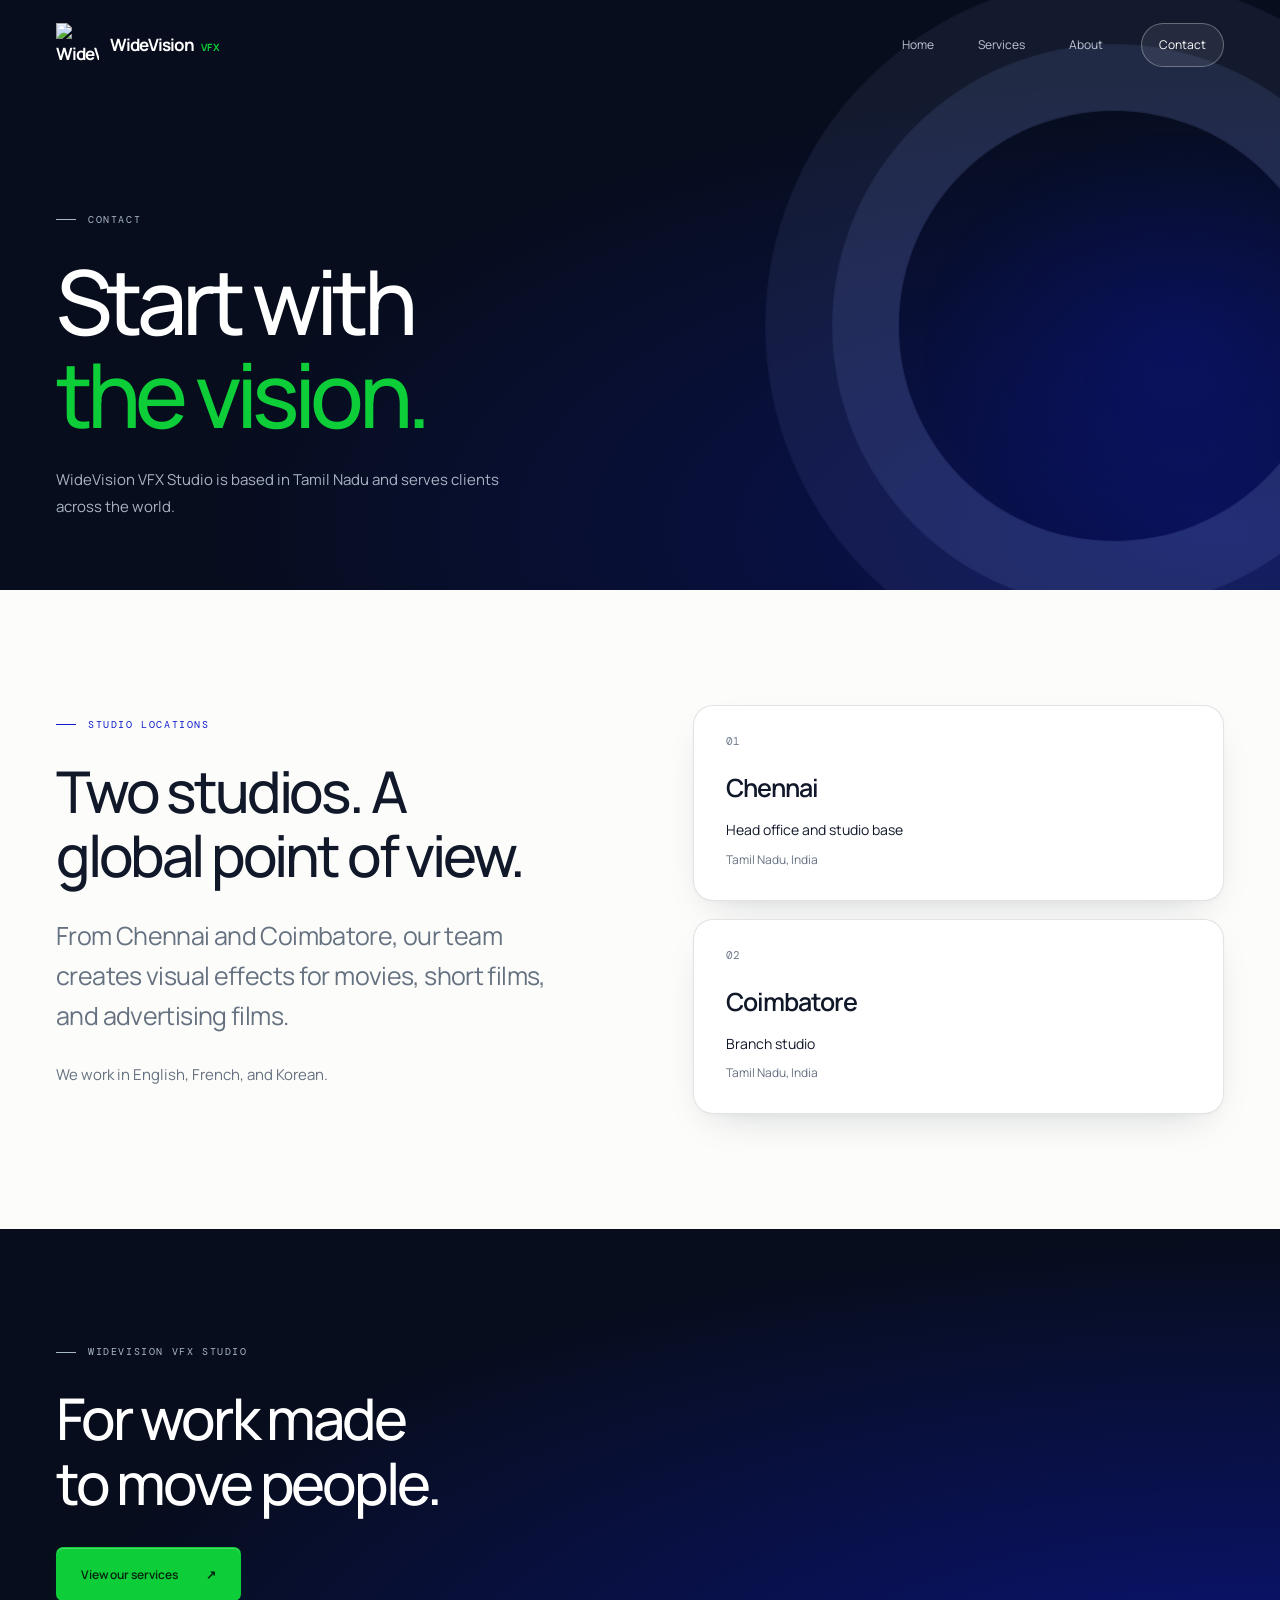
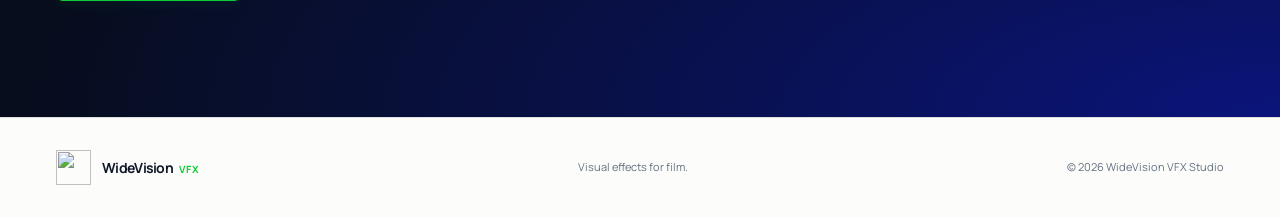
==== contact.html @ a84ac085 "Polish studio design, motion, accessibility, and static site infrastructure" ====
<!doctype html>
<html lang="en">
<head>
<meta charset="UTF-8">
<meta name="viewport" content="width=device-width, initial-scale=1">
<meta name="description" content="Connect with WideVision VFX Studio in Chennai and Coimbatore, Tamil Nadu.">
<title>Contact | WideVision VFX Studio</title>
<link rel="preconnect" href="https://fonts.googleapis.com">
<link rel="preconnect" href="https://fonts.gstatic.com" crossorigin>
<link href="https://fonts.googleapis.com/css2?family=DM+Mono:wght@400;500&family=Manrope:wght@400;500;600;700;800&display=swap" rel="stylesheet">
<link rel="stylesheet" href="style.css">
<meta name="theme-color" content="#070d1c">
<link rel="icon" href="logo.png" type="image/png">
</head>
<body>
<a class="skip-link" href="#main-content">Skip to content</a>
<header class="site-header">
<div class="shell header-container">
<a class="brand" href="index.html" aria-label="WideVision VFX Studio home">
<img src="logo.png" alt="WideVision VFX Studio" class="site-logo" width="56" height="56">
<span>WideVision <b>VFX</b>
</span>
</a>
<button class="nav-toggle" type="button" aria-expanded="false" aria-controls="primary-navigation">
<span>
</span>
<span>
</span>
<span>
</span>
<span class="sr-only">Toggle navigation</span>
</button>
<nav class="nav-menu" id="primary-navigation" aria-label="Primary navigation">
<a href="index.html">Home</a>
<a href="services.html">Services</a>
<a href="about.html">About</a>
<a href="contact.html" aria-current="page">Contact</a>
</nav>
</div>
</header>
<main id="main-content">
<section class="page-hero contact-page-hero">
<div class="shell reveal">
<p class="eyebrow light">Contact</p>
<h1>Start with<br>
<em>the vision.</em>
</h1>
<p>WideVision VFX Studio is based in Tamil Nadu and serves clients across the world.</p>
</div>
</section>
<section class="section shell contact-grid">
<div class="contact-intro reveal">
<p class="eyebrow">Studio locations</p>
<h2>Two studios. A global point of view.</h2>
<p class="lead">From Chennai and Coimbatore, our team creates visual effects for movies, short films, and advertising films.</p>
<p>We work in English, French, and Korean.</p>
</div>
<div class="studio-list">
<article class="studio-card reveal">
<span>01</span>
<h3>Chennai</h3>
<p>Head office and studio base</p>
<small>Tamil Nadu, India</small>
</article>
<article class="studio-card reveal">
<span>02</span>
<h3>Coimbatore</h3>
<p>Branch studio</p>
<small>Tamil Nadu, India</small>
</article>
</div>
</section>
<section class="contact-banner">
<div class="shell reveal">
<p class="eyebrow light">WideVision VFX Studio</p>
<h2>For work made<br>to move people.</h2>
<a class="button button-primary" href="services.html">View our services <span aria-hidden="true">↗</span>
</a>
</div>
</section>
</main>
<footer class="site-footer">
<div class="shell footer-content">
<a class="brand" href="index.html">
<img src="logo.png" alt="" class="site-logo" width="42" height="42">
<span>WideVision <b>VFX</b>
</span>
</a>
<p>Visual effects for film.</p>
<p>© <span data-current-year>
</span> WideVision VFX Studio</p>
</div>
</footer>
<script src="script.js">
</script>
</body>
</html>
---- style.css ----
/* WideVision: shared design tokens, components, responsive rules, and motion. */
:root{
  color-scheme:light;
  --blue:#0e1bcd;
  --green:#0dcd38;
  --ink:#101829;
  --muted:#657080;
  --paper:#fcfdfa;
  --night:#070d1c;
  --line:rgba(16,24,41,.12);
  --radius:20px;
  --ease-ui:cubic-bezier(.2,.8,.2,1);
  --ease-reveal:cubic-bezier(.16,1,.3,1);
  --shadow:0 2px 4px #0a143205,0 16px 40px -20px #0a143238}
  *{
    box-sizing:border-box}
    html{
      scroll-behavior:smooth;
      scroll-padding-top:110px}
      body{
        margin:0;
        background:var(--paper);
        color:var(--ink);
        font:400 15px/1.8 Manrope,Arial,sans-serif;
        -webkit-font-smoothing:antialiased}
        ::selection{
          background:var(--green);
          color:var(--night)}
          img,video{
            max-width:100%}
            a{
              color:inherit;
              text-decoration:none}
              button{
                font:inherit;
                cursor:pointer}
                button,a{
                  -webkit-tap-highlight-color:transparent}
                  :focus-visible{
                    outline:3px solid var(--green);
                    outline-offset:6px}
                    .shell{
                      width:min(1240px,calc(100% - 112px));
                      margin-inline:auto}
                      .sr-only{
                        position:absolute;
                        width:1px;
                        height:1px;
                        padding:0;
                        overflow:hidden;
                        clip:rect(0,0,0,0);
                        white-space:nowrap;
                        border:0}
                        .skip-link{
                          position:fixed;
                          top:12px;
                          left:12px;
                          z-index:100;
                          padding:12px 20px;
                          background:white;
                          color:var(--ink);
                          transform:translateY(-180%);
                          border-radius:8px}
                          .skip-link:focus{
                            transform:none}
                            h1,h2,h3,p{
                              margin-top:0}
                              h1{
                                max-width:1000px;
                                margin-bottom:26px;
                                font-size:clamp(56px,7.8vw,112px);
                                line-height:1.04;
                                font-weight:500;
                                letter-spacing:-.065em}
                                h2{
                                  max-width:780px;
                                  margin-bottom:0;
                                  font-size:clamp(36px,4.5vw,64px);
                                  line-height:1.12;
                                  font-weight:500;
                                  letter-spacing:-.055em;
                                  text-wrap:balance}
                                  h3{
                                    margin-bottom:14px;
                                    font-size:25px;
                                    line-height:1.25;
                                    font-weight:600;
                                    letter-spacing:-.04em}
                                    em{
                                      font-style:normal;
                                      color:var(--green)}
                                      .eyebrow{
                                        display:flex;
                                        align-items:center;
                                        gap:12px;
                                        margin-bottom:26px;
                                        color:var(--blue);
                                        font:400 10px/1.6 'DM Mono',monospace;
                                        letter-spacing:.16em;
                                        text-transform:uppercase}
                                        .eyebrow::before{
                                          content:'';
                                          width:20px;
                                          height:1px;
                                          background:currentColor;
                                          flex-shrink:0}
                                          .eyebrow.light{
                                            color:#a8b6c9}
                                            .lead{
                                              font-size:clamp(19px,2vw,25px);
                                              line-height:1.6;
                                              letter-spacing:-.025em}
                                              .section{
                                                padding-block:clamp(76px,9vw,132px)}
                                                .section-heading{
                                                  margin-bottom:52px}
                                                  /* Fixed positioning avoids header jumps when its surface changes on scroll. */
                                                  .site-header{
                                                    position:fixed;
                                                    inset:0 0 auto;
                                                    z-index:30;
                                                    padding-block:23px;
                                                    color:white;
                                                    border-bottom:1px solid transparent;
                                                    transition:background 260ms var(--ease-ui),padding 260ms var(--ease-ui),border-color 260ms var(--ease-ui),box-shadow 260ms var(--ease-ui)}
                                                    .site-header.scrolled,.site-header.menu-open{
                                                      padding-block:12px;
                                                      background:rgba(7,13,28,.9);
                                                      border-color:#ffffff17;
                                                      backdrop-filter:blur(20px) saturate(140%);
                                                      -webkit-backdrop-filter:blur(20px) saturate(140%);
                                                      box-shadow:0 8px 32px #00000014}
                                                      .header-container{
                                                        display:flex;
                                                        align-items:center;
                                                        justify-content:space-between;
                                                        gap:24px}
                                                        .brand{
                                                          display:inline-flex;
                                                          align-items:center;
                                                          gap:11px;
                                                          font-size:17px;
                                                          font-weight:700;
                                                          letter-spacing:-.05em}
                                                          .brand b{
                                                            color:var(--green);
                                                            font-size:10px;
                                                            letter-spacing:.08em;
                                                            margin-left:4px}
                                                            .site-logo{
                                                              width:43px;
                                                              height:43px;
                                                              object-fit:contain}
                                                              .nav-menu{
                                                                display:flex;
                                                                align-items:center;
                                                                gap:8px}
                                                                .nav-menu a{
                                                                  padding:10px 17px;
                                                                  border:1px solid transparent;
                                                                  border-radius:100px;
                                                                  color:#c1c7d2;
                                                                  font-size:12px;
                                                                  transition:color 180ms var(--ease-ui),background 180ms var(--ease-ui),transform 180ms var(--ease-ui),border-color 180ms var(--ease-ui)}
                                                                  .nav-menu a[aria-current=page]{
                                                                    color:white;
                                                                    background:#ffffff14;
                                                                    border-color:#ffffff1a}
                                                                    .nav-menu a:hover{
                                                                      color:white;
                                                                      background:#ffffff1f}
                                                                      .nav-menu a:last-child{
                                                                        margin-left:12px;
                                                                        border-color:#ffffff4d;
                                                                        color:white}
                                                                        .nav-menu a:active{
                                                                          transform:scale(.98)}
                                                                          .nav-toggle{
                                                                            display:none;
                                                                            width:44px;
                                                                            height:44px;
                                                                            padding:11px;
                                                                            color:white;
                                                                            background:transparent;
                                                                            border:1px solid #ffffff30;
                                                                            border-radius:50%}
                                                                            .nav-toggle span:not(.sr-only){
                                                                              display:block;
                                                                              height:1px;
                                                                              margin:5px 0;
                                                                              background:currentColor;
                                                                              transition:transform 220ms var(--ease-ui),opacity 180ms var(--ease-ui)}
                                                                              /* Decorative frame rings never contain text or compete with the content. */
                                                                              .home-hero,.page-hero{
                                                                                position:relative;
                                                                                isolation:isolate;
                                                                                overflow:hidden;
                                                                                background:var(--night);
                                                                                color:white}
                                                                                .home-hero{
                                                                                  display:grid;
                                                                                  align-items:center;
                                                                                  min-height:max(760px,100svh)}
                                                                                  .hero-video,.hero-shade{
                                                                                    position:absolute;
                                                                                    inset:0;
                                                                                    width:100%;
                                                                                    height:100%}
                                                                                    .hero-video{
                                                                                      z-index:-3;
                                                                                      object-fit:cover;
                                                                                      opacity:.3;
                                                                                      filter:saturate(.55)}
                                                                                      .hero-shade{
                                                                                        z-index:-2;
                                                                                        background:linear-gradient(90deg,#070d1cf5,#070d1ca6 65%,#070d1c80),linear-gradient(0deg,#070d1c,transparent 35%)}
                                                                                        .home-hero::after,.page-hero::after{
                                                                                          content:'';
                                                                                          position:absolute;
                                                                                          z-index:-1;
                                                                                          width:600px;
                                                                                          height:600px;
                                                                                          right:-160px;
                                                                                          top:17%;
                                                                                          border:1px solid #a0afff26;
                                                                                          border-radius:50%;
                                                                                          box-shadow:0 0 0 65px #798bff08,0 0 0 66px #a0afff15,0 0 0 132px #798bff05,0 0 0 133px #a0afff10;
                                                                                          background:radial-gradient(ellipse at 65% 55%,#0e1bcd36,transparent 65%);
                                                                                          pointer-events:none}
                                                                                          .hero-copy{
                                                                                            padding-block:170px 180px}
                                                                                            .hero-copy .eyebrow{
                                                                                              margin-bottom:34px}
                                                                                              .hero-intro{
                                                                                                max-width:480px;
                                                                                                color:#a9b3c4;
                                                                                                font-size:16px;
                                                                                                line-height:1.8;
                                                                                                margin-bottom:34px}
                                                                                                .button-group{
                                                                                                  display:flex;
                                                                                                  flex-wrap:wrap;
                                                                                                  gap:12px}
                                                                                                  .button{
                                                                                                    display:inline-flex;
                                                                                                    align-items:center;
                                                                                                    justify-content:center;
                                                                                                    gap:28px;
                                                                                                    min-height:54px;
                                                                                                    padding:15px 24px;
                                                                                                    border:1px solid transparent;
                                                                                                    border-radius:7px;
                                                                                                    font-size:12px;
                                                                                                    font-weight:600;
                                                                                                    transition:transform 180ms var(--ease-ui),box-shadow 220ms var(--ease-ui),background 180ms var(--ease-ui),border-color 180ms var(--ease-ui)}
                                                                                                    .button-primary{
                                                                                                      background:var(--green);
                                                                                                      color:#05220c;
                                                                                                      box-shadow:inset 0 1px 0 #ffffff40,0 4px 12px #0dcd3812}
                                                                                                      .button-primary:hover{
                                                                                                        background:#28dc51;
                                                                                                        transform:translateY(-2px);
                                                                                                        box-shadow:inset 0 1px 0 #ffffff50,0 8px 24px #0dcd3826}
                                                                                                        .button-quiet{
                                                                                                          background:#ffffff04;
                                                                                                          color:#e4e8f0;
                                                                                                          border-color:#ffffff28}
                                                                                                          .button-quiet:hover{
                                                                                                            background:#ffffff0d;
                                                                                                            border-color:#ffffff60;
                                                                                                            transform:translateY(-2px)}
                                                                                                            .button:active{
                                                                                                              transform:translateY(0) scale(.98);
                                                                                                              box-shadow:inset 0 2px 6px #00000012}
                                                                                                              .button span{
                                                                                                                transition:transform 220ms var(--ease-ui)}
                                                                                                                .button:hover span{
                                                                                                                  transform:translate(2px,-2px)}
                                                                                                                  .scroll-cue{
                                                                                                                    position:absolute;
                                                                                                                    left:max(56px,calc((100vw - 1240px)/2));
                                                                                                                    bottom:34px;
                                                                                                                    display:flex;
                                                                                                                    align-items:center;
                                                                                                                    gap:18px;
                                                                                                                    color:#a9b3c4;
                                                                                                                    font:10px 'DM Mono',monospace;
                                                                                                                    letter-spacing:.08em;
                                                                                                                    text-transform:uppercase}
                                                                                                                    .scroll-cue span{
                                                                                                                      display:grid;
                                                                                                                      place-items:center;
                                                                                                                      width:30px;
                                                                                                                      height:30px;
                                                                                                                      border:1px solid #ffffff25;
                                                                                                                      border-radius:50%;
                                                                                                                      color:var(--green);
                                                                                                                      transition:transform 220ms var(--ease-ui)}
                                                                                                                      .scroll-cue:hover span{
                                                                                                                        transform:translateY(4px)}
                                                                                                                        .video-toggle{
                                                                                                                          position:absolute;
                                                                                                                          z-index:2;
                                                                                                                          right:max(56px,calc((100vw - 1240px)/2));
                                                                                                                          bottom:32px;
                                                                                                                          min-height:40px;
                                                                                                                          padding:8px 15px;
                                                                                                                          color:#ccd3df;
                                                                                                                          background:#070d1c60;
                                                                                                                          border:1px solid #ffffff25;
                                                                                                                          border-radius:100px;
                                                                                                                          font:10px 'DM Mono',monospace;
                                                                                                                          transition:background 180ms var(--ease-ui),transform 180ms var(--ease-ui)}
                                                                                                                          .video-toggle:hover{
                                                                                                                            background:#ffffff15}
                                                                                                                            .video-toggle:active{
                                                                                                                              transform:scale(.98)}
                                                                                                                              .video-toggle[hidden]{
                                                                                                                                display:none}
                                                                                                                                .page-hero{
                                                                                                                                  display:flex;
                                                                                                                                  align-items:end;
                                                                                                                                  min-height:590px;
                                                                                                                                  padding-block:170px 70px;
                                                                                                                                  background:radial-gradient(ellipse at 95% 90%,#0e1bcd55,transparent 60%),var(--night)}
                                                                                                                                  .page-hero::after{
                                                                                                                                    width:430px;
                                                                                                                                    height:430px;
                                                                                                                                    right:-50px;
                                                                                                                                    top:110px}
                                                                                                                                    .page-hero h1{
                                                                                                                                      font-size:clamp(55px,7vw,96px)}
                                                                                                                                      .page-hero p:last-child{
                                                                                                                                        max-width:470px;
                                                                                                                                        color:#a9b3c4;
                                                                                                                                        margin-bottom:0}
                                                                                                                                        .intro-grid{
                                                                                                                                          display:grid;
                                                                                                                                          grid-template-columns:1.1fr 1fr;
                                                                                                                                          gap:10%;
                                                                                                                                          max-width:1050px;
                                                                                                                                          margin-bottom:58px}
                                                                                                                                          .intro-grid p:not(.lead){
                                                                                                                                            color:var(--muted)}
                                                                                                                                            .stats-grid{
                                                                                                                                              display:grid;
                                                                                                                                              grid-template-columns:repeat(4,1fr);
                                                                                                                                              border-block:1px solid var(--line)}
                                                                                                                                              .stat-card{
                                                                                                                                                padding:36px 28px;
                                                                                                                                                border-right:1px solid var(--line)}
                                                                                                                                                .stat-card:first-child{
                                                                                                                                                  padding-left:0}
                                                                                                                                                  .stat-card:last-child{
                                                                                                                                                    border-right:0}
                                                                                                                                                    .stat-card strong,.facts-grid strong{
                                                                                                                                                      display:block;
                                                                                                                                                      color:var(--ink);
                                                                                                                                                      font:500 clamp(44px,4.5vw,64px)/1.15 Manrope,Arial,sans-serif;
                                                                                                                                                      letter-spacing:-.065em}
                                                                                                                                                      .stat-card span{
                                                                                                                                                        display:block;
                                                                                                                                                        margin-top:12px;
                                                                                                                                                        color:var(--muted);
                                                                                                                                                        font-size:12px}
                                                                                                                                                        .service-band,.future-section,.vision-section,.contact-banner{
                                                                                                                                                          position:relative;
                                                                                                                                                          padding-block:clamp(80px,9vw,130px);
                                                                                                                                                          background:var(--night);
                                                                                                                                                          color:white}
                                                                                                                                                          .service-band{
                                                                                                                                                            background:radial-gradient(ellipse at 0 100%,#0e1bcd55,transparent 65%),var(--night)}
                                                                                                                                                            .service-band-content,.future-layout,.vision-layout{
                                                                                                                                                              display:grid;
                                                                                                                                                              grid-template-columns:1fr 1fr;
                                                                                                                                                              gap:10%}
                                                                                                                                                              .service-list{
                                                                                                                                                                border-top:1px solid #ffffff25}
                                                                                                                                                                .service-list a{
                                                                                                                                                                  display:grid;
                                                                                                                                                                  grid-template-columns:28px 1fr 40px;
                                                                                                                                                                  align-items:center;
                                                                                                                                                                  gap:20px;
                                                                                                                                                                  padding:25px 0;
                                                                                                                                                                  border-bottom:1px solid #ffffff25;
                                                                                                                                                                  font-size:clamp(23px,2.5vw,34px);
                                                                                                                                                                  font-weight:500;
                                                                                                                                                                  letter-spacing:-.04em;
                                                                                                                                                                  transition:color 200ms var(--ease-ui),background 200ms var(--ease-ui)}
                                                                                                                                                                  .service-list a span{
                                                                                                                                                                    color:#8996aa;
                                                                                                                                                                    font:10px 'DM Mono',monospace}
                                                                                                                                                                    .service-list a b{
                                                                                                                                                                      display:grid;
                                                                                                                                                                      place-items:center;
                                                                                                                                                                      width:38px;
                                                                                                                                                                      height:38px;
                                                                                                                                                                      border:1px solid #ffffff25;
                                                                                                                                                                      border-radius:50%;
                                                                                                                                                                      font-size:19px;
                                                                                                                                                                      font-weight:400;
                                                                                                                                                                      transition:transform 240ms var(--ease-ui),background 240ms var(--ease-ui),color 240ms var(--ease-ui)}
                                                                                                                                                                      .service-list a:hover{
                                                                                                                                                                        color:var(--green)}
                                                                                                                                                                        .service-list a:hover b{
                                                                                                                                                                          transform:rotate(45deg);
                                                                                                                                                                          background:var(--green);
                                                                                                                                                                          color:var(--night);
                                                                                                                                                                          border-color:transparent}
                                                                                                                                                                          .service-list a:active b{
                                                                                                                                                                            transform:rotate(45deg) scale(.94)}
                                                                                                                                                                            .location-grid{
                                                                                                                                                                              display:grid;
                                                                                                                                                                              grid-template-columns:1fr 1fr 1.15fr;
                                                                                                                                                                              gap:20px}
                                                                                                                                                                              .location-card,.language-card,.service-card,.studio-card{
                                                                                                                                                                                position:relative;
                                                                                                                                                                                padding:32px;
                                                                                                                                                                                border:1px solid var(--line);
                                                                                                                                                                                border-radius:var(--radius);
                                                                                                                                                                                background:#fff;
                                                                                                                                                                                box-shadow:var(--shadow)}
                                                                                                                                                                                .location-card,.language-card{
                                                                                                                                                                                  min-height:260px}
                                                                                                                                                                                  .location-number,.service-card>span,.studio-card>span,.process-grid article>span{
                                                                                                                                                                                    display:block;
                                                                                                                                                                                    margin-bottom:52px;
                                                                                                                                                                                    color:#717c8d;
                                                                                                                                                                                    font:11px 'DM Mono',monospace}
                                                                                                                                                                                    .location-card p,.service-card p,.process-grid p{
                                                                                                                                                                                      color:var(--muted);
                                                                                                                                                                                      margin-bottom:0;
                                                                                                                                                                                      font-size:15px}
                                                                                                                                                                                      .language-card{
                                                                                                                                                                                        color:white;
                                                                                                                                                                                        border-color:transparent;
                                                                                                                                                                                        background:radial-gradient(ellipse at top right,#4652f3,transparent 100%),var(--blue)}
                                                                                                                                                                                        .language-card .eyebrow{
                                                                                                                                                                                          color:#c5cbff}
                                                                                                                                                                                          .language-card h3{
                                                                                                                                                                                            font-weight:400;
                                                                                                                                                                                            font-size:29px;
                                                                                                                                                                                            line-height:1.3}
                                                                                                                                                                                            .service-cards{
                                                                                                                                                                                              display:grid;
                                                                                                                                                                                              grid-template-columns:repeat(3,1fr);
                                                                                                                                                                                              gap:20px}
                                                                                                                                                                                              .service-card{
                                                                                                                                                                                                min-height:315px}
                                                                                                                                                                                                .service-card>span{
                                                                                                                                                                                                  margin-bottom:75px;
                                                                                                                                                                                                  color:var(--blue)}
                                                                                                                                                                                                  .service-card:nth-child(2){
                                                                                                                                                                                                    background:#f1f3ff;
                                                                                                                                                                                                    border-color:#0e1bcd20}
                                                                                                                                                                                                    .future-copy>p,.vision-layout p:last-child{
                                                                                                                                                                                                      color:#a9b3c4;
                                                                                                                                                                                                      font-size:18px}
                                                                                                                                                                                                      .future-copy ul{
                                                                                                                                                                                                        padding:0;
                                                                                                                                                                                                        margin:32px 0 0;
                                                                                                                                                                                                        list-style:none;
                                                                                                                                                                                                        display:grid;
                                                                                                                                                                                                        grid-template-columns:1fr 1fr;
                                                                                                                                                                                                        column-gap:20px}
                                                                                                                                                                                                        .future-copy li{
                                                                                                                                                                                                          padding:15px 0;
                                                                                                                                                                                                          border-bottom:1px solid #ffffff20;
                                                                                                                                                                                                          font-size:13px}
                                                                                                                                                                                                          .future-copy li::before{
                                                                                                                                                                                                            content:'+';
                                                                                                                                                                                                            margin-right:13px;
                                                                                                                                                                                                            color:var(--green)}
                                                                                                                                                                                                            .process-grid{
                                                                                                                                                                                                              display:grid;
                                                                                                                                                                                                              grid-template-columns:repeat(3,1fr);
                                                                                                                                                                                                              gap:40px}
                                                                                                                                                                                                              .process-grid article{
                                                                                                                                                                                                                border-top:1px solid var(--line);
                                                                                                                                                                                                                padding-top:24px}
                                                                                                                                                                                                                .process-grid article>span{
                                                                                                                                                                                                                  color:var(--blue);
                                                                                                                                                                                                                  margin-bottom:30px}
                                                                                                                                                                                                                  .about-intro,.contact-grid{
                                                                                                                                                                                                                    display:grid;
                                                                                                                                                                                                                    grid-template-columns:1fr 1fr;
                                                                                                                                                                                                                    gap:9%;
                                                                                                                                                                                                                    align-items:center}
                                                                                                                                                                                                                    .about-copy h2,.contact-intro h2{
                                                                                                                                                                                                                      margin-bottom:28px}
                                                                                                                                                                                                                      .about-copy>p:not(.eyebrow),.contact-intro>p:not(.eyebrow){
                                                                                                                                                                                                                        color:var(--muted)}
                                                                                                                                                                                                                        .studio-art{
                                                                                                                                                                                                                          position:relative;
                                                                                                                                                                                                                          min-height:490px;
                                                                                                                                                                                                                          display:flex;
                                                                                                                                                                                                                          flex-direction:column;
                                                                                                                                                                                                                          align-items:center;
                                                                                                                                                                                                                          justify-content:center;
                                                                                                                                                                                                                          overflow:hidden;
                                                                                                                                                                                                                          isolation:isolate;
                                                                                                                                                                                                                          border-radius:var(--radius);
                                                                                                                                                                                                                          background:radial-gradient(ellipse at 75% 75%,#0e1bcd88,transparent 70%),var(--night);
                                                                                                                                                                                                                          color:white}
                                                                                                                                                                                                                          .studio-art::before,.studio-art::after{
                                                                                                                                                                                                                            content:'';
                                                                                                                                                                                                                            position:absolute;
                                                                                                                                                                                                                            width:320px;
                                                                                                                                                                                                                            height:320px;
                                                                                                                                                                                                                            z-index:-1;
                                                                                                                                                                                                                            border:1px solid #ffffff18;
                                                                                                                                                                                                                            border-radius:50%}
                                                                                                                                                                                                                            .studio-art::after{
                                                                                                                                                                                                                              width:430px;
                                                                                                                                                                                                                              height:430px}
                                                                                                                                                                                                                              .studio-art img{
                                                                                                                                                                                                                                width:132px;
                                                                                                                                                                                                                                height:132px;
                                                                                                                                                                                                                                object-fit:contain;
                                                                                                                                                                                                                                margin-bottom:24px}
                                                                                                                                                                                                                                .studio-art strong{
                                                                                                                                                                                                                                  font-size:28px;
                                                                                                                                                                                                                                  font-weight:500;
                                                                                                                                                                                                                                  letter-spacing:-.05em}
                                                                                                                                                                                                                                  .studio-art span{
                                                                                                                                                                                                                                    margin-top:14px;
                                                                                                                                                                                                                                    color:#a8b6c9;
                                                                                                                                                                                                                                    font:10px 'DM Mono',monospace;
                                                                                                                                                                                                                                    letter-spacing:.15em;
                                                                                                                                                                                                                                    text-transform:uppercase}
                                                                                                                                                                                                                                    .vision-layout h2{
                                                                                                                                                                                                                                      margin-bottom:30px}
                                                                                                                                                                                                                                      .facts-grid{
                                                                                                                                                                                                                                        display:grid;
                                                                                                                                                                                                                                        grid-template-columns:repeat(3,1fr);
                                                                                                                                                                                                                                        gap:28px}
                                                                                                                                                                                                                                        .facts-grid article{
                                                                                                                                                                                                                                          padding-block:24px;
                                                                                                                                                                                                                                          border-bottom:1px solid var(--line)}
                                                                                                                                                                                                                                          .facts-grid p{
                                                                                                                                                                                                                                            margin:15px 0 0;
                                                                                                                                                                                                                                            color:var(--muted);
                                                                                                                                                                                                                                            font-size:14px}
                                                                                                                                                                                                                                            .studio-list{
                                                                                                                                                                                                                                              display:grid;
                                                                                                                                                                                                                                              gap:18px}
                                                                                                                                                                                                                                              .studio-card{
                                                                                                                                                                                                                                                padding:28px 32px}
                                                                                                                                                                                                                                                .studio-card>span{
                                                                                                                                                                                                                                                  margin-bottom:24px}
                                                                                                                                                                                                                                                  .studio-card p{
                                                                                                                                                                                                                                                    margin-bottom:2px;
                                                                                                                                                                                                                                                    font-size:14px}
                                                                                                                                                                                                                                                    .studio-card small{
                                                                                                                                                                                                                                                      color:var(--muted);
                                                                                                                                                                                                                                                      font-size:12px}
                                                                                                                                                                                                                                                      .contact-banner{
                                                                                                                                                                                                                                                        background:radial-gradient(ellipse at 100% 100%,#0e1bcd88,transparent 70%),var(--night)}
                                                                                                                                                                                                                                                        .contact-banner h2{
                                                                                                                                                                                                                                                          margin-bottom:32px}
                                                                                                                                                                                                                                                          .site-footer{
                                                                                                                                                                                                                                                            border-top:1px solid var(--line);
                                                                                                                                                                                                                                                            padding-block:32px}
                                                                                                                                                                                                                                                            .footer-content{
                                                                                                                                                                                                                                                              display:flex;
                                                                                                                                                                                                                                                              align-items:center;
                                                                                                                                                                                                                                                              justify-content:space-between;
                                                                                                                                                                                                                                                              gap:24px}
                                                                                                                                                                                                                                                              .site-footer p{
                                                                                                                                                                                                                                                                margin:0;
                                                                                                                                                                                                                                                                font-size:11px;
                                                                                                                                                                                                                                                                color:var(--muted)}
                                                                                                                                                                                                                                                                .site-footer .site-logo{
                                                                                                                                                                                                                                                                  width:35px;
                                                                                                                                                                                                                                                                  height:35px}
                                                                                                                                                                                                                                                                  .site-footer .brand{
                                                                                                                                                                                                                                                                    font-size:14px}
                                                                                                                                                                                                                                                                    /* Progressive enhancement: visible content is the default, even without JS. */
                                                                                                                                                                                                                                                                    .reveal{
                                                                                                                                                                                                                                                                      opacity:1}
                                                                                                                                                                                                                                                                      .motion-ready .reveal:not(.is-visible){
                                                                                                                                                                                                                                                                        opacity:0;
                                                                                                                                                                                                                                                                        transform:translateY(20px)}
                                                                                                                                                                                                                                                                        .motion-ready .reveal{
                                                                                                                                                                                                                                                                          transition:opacity 700ms var(--ease-reveal),transform 700ms var(--ease-reveal);
                                                                                                                                                                                                                                                                          transition-delay:var(--reveal-delay,0ms)}
                                                                                                                                                                                                                                                                          @media(min-width:761px){
                                                                                                                                                                                                                                                                            .stats-grid>:nth-child(2),.service-cards>:nth-child(2),.location-grid>:nth-child(2),.process-grid>:nth-child(2),.facts-grid>:nth-child(2){
                                                                                                                                                                                                                                                                              --reveal-delay:70ms}
                                                                                                                                                                                                                                                                              .stats-grid>:nth-child(3),.service-cards>:nth-child(3),.location-grid>:nth-child(3),.process-grid>:nth-child(3),.facts-grid>:nth-child(3){
                                                                                                                                                                                                                                                                                --reveal-delay:140ms}
                                                                                                                                                                                                                                                                                .stats-grid>:nth-child(4){
                                                                                                                                                                                                                                                                                  --reveal-delay:210ms}
                                                                                                                                                                                                                                                                                }
                                                                                                                                                                                                                                                                                @media(max-width:1000px){
                                                                                                                                                                                                                                                                                  .shell{
                                                                                                                                                                                                                                                                                    width:calc(100% - 64px)}
                                                                                                                                                                                                                                                                                    .location-card,.language-card,.service-card{
                                                                                                                                                                                                                                                                                      padding:25px}
                                                                                                                                                                                                                                                                                      .home-hero{
                                                                                                                                                                                                                                                                                        min-height:780px}
                                                                                                                                                                                                                                                                                        .scroll-cue{
                                                                                                                                                                                                                                                                                          left:32px}
                                                                                                                                                                                                                                                                                          .video-toggle{
                                                                                                                                                                                                                                                                                            right:32px}
                                                                                                                                                                                                                                                                                            .service-band-content,.future-layout,.vision-layout{
                                                                                                                                                                                                                                                                                              gap:7%}
                                                                                                                                                                                                                                                                                            }
                                                                                                                                                                                                                                                                                            @media(max-width:760px){
                                                                                                                                                                                                                                                                                              .shell{
                                                                                                                                                                                                                                                                                                width:calc(100% - 40px)}
                                                                                                                                                                                                                                                                                                .site-header{
                                                                                                                                                                                                                                                                                                  padding-block:16px}
                                                                                                                                                                                                                                                                                                  .nav-toggle{
                                                                                                                                                                                                                                                                                                    display:block}
                                                                                                                                                                                                                                                                                                    .nav-menu{
                                                                                                                                                                                                                                                                                                      position:absolute;
                                                                                                                                                                                                                                                                                                      top:calc(100% + 8px);
                                                                                                                                                                                                                                                                                                      left:20px;
                                                                                                                                                                                                                                                                                                      right:20px;
                                                                                                                                                                                                                                                                                                      display:flex;
                                                                                                                                                                                                                                                                                                      flex-direction:column;
                                                                                                                                                                                                                                                                                                      align-items:stretch;
                                                                                                                                                                                                                                                                                                      gap:4px;
                                                                                                                                                                                                                                                                                                      padding:12px;
                                                                                                                                                                                                                                                                                                      background:#0c1425;
                                                                                                                                                                                                                                                                                                      border:1px solid #ffffff20;
                                                                                                                                                                                                                                                                                                      border-radius:16px;
                                                                                                                                                                                                                                                                                                      box-shadow:0 20px 60px #00000040;
                                                                                                                                                                                                                                                                                                      visibility:hidden;
                                                                                                                                                                                                                                                                                                      opacity:0;
                                                                                                                                                                                                                                                                                                      transform:translateY(-8px);
                                                                                                                                                                                                                                                                                                      transition:opacity 220ms var(--ease-ui),transform 220ms var(--ease-ui),visibility 220ms}
                                                                                                                                                                                                                                                                                                      .nav-menu.is-open{
                                                                                                                                                                                                                                                                                                        visibility:visible;
                                                                                                                                                                                                                                                                                                        opacity:1;
                                                                                                                                                                                                                                                                                                        transform:none}
                                                                                                                                                                                                                                                                                                        .nav-menu a{
                                                                                                                                                                                                                                                                                                          padding:13px 18px;
                                                                                                                                                                                                                                                                                                          border-radius:8px}
                                                                                                                                                                                                                                                                                                          .nav-menu a:last-child{
                                                                                                                                                                                                                                                                                                            margin-left:0}
                                                                                                                                                                                                                                                                                                            .nav-toggle[aria-expanded=true] span:nth-child(1){
                                                                                                                                                                                                                                                                                                              transform:translateY(6px) rotate(45deg)}
                                                                                                                                                                                                                                                                                                              .nav-toggle[aria-expanded=true] span:nth-child(2){
                                                                                                                                                                                                                                                                                                                opacity:0}
                                                                                                                                                                                                                                                                                                                .nav-toggle[aria-expanded=true] span:nth-child(3){
                                                                                                                                                                                                                                                                                                                  transform:translateY(-6px) rotate(-45deg)}
                                                                                                                                                                                                                                                                                                                  .home-hero{
                                                                                                                                                                                                                                                                                                                    min-height:max(720px,100svh)}
                                                                                                                                                                                                                                                                                                                    .hero-copy{
                                                                                                                                                                                                                                                                                                                      padding-block:150px 160px}
                                                                                                                                                                                                                                                                                                                      h1{
                                                                                                                                                                                                                                                                                                                        font-size:clamp(46px,10vw,72px)}
                                                                                                                                                                                                                                                                                                                        .hero-copy .eyebrow{
                                                                                                                                                                                                                                                                                                                          font-size:9px;
                                                                                                                                                                                                                                                                                                                          letter-spacing:.08em}
                                                                                                                                                                                                                                                                                                                          .hero-intro{
                                                                                                                                                                                                                                                                                                                            max-width:420px;
                                                                                                                                                                                                                                                                                                                            font-size:15px}
                                                                                                                                                                                                                                                                                                                            .home-hero::after{
                                                                                                                                                                                                                                                                                                                              right:-440px;
                                                                                                                                                                                                                                                                                                                              opacity:.65}
                                                                                                                                                                                                                                                                                                                              .scroll-cue{
                                                                                                                                                                                                                                                                                                                                left:20px;
                                                                                                                                                                                                                                                                                                                                font-size:8px;
                                                                                                                                                                                                                                                                                                                                gap:10px}
                                                                                                                                                                                                                                                                                                                                .video-toggle{
                                                                                                                                                                                                                                                                                                                                  right:20px;
                                                                                                                                                                                                                                                                                                                                  font-size:9px}
                                                                                                                                                                                                                                                                                                                                  .page-hero{
                                                                                                                                                                                                                                                                                                                                    min-height:520px;
                                                                                                                                                                                                                                                                                                                                    padding-block:145px 60px}
                                                                                                                                                                                                                                                                                                                                    .page-hero h1{
                                                                                                                                                                                                                                                                                                                                      font-size:clamp(48px,10vw,76px)}
                                                                                                                                                                                                                                                                                                                                      .page-hero::after{
                                                                                                                                                                                                                                                                                                                                        right:-310px}
                                                                                                                                                                                                                                                                                                                                        .intro-grid,.service-band-content,.future-layout,.vision-layout,.about-intro,.contact-grid{
                                                                                                                                                                                                                                                                                                                                          grid-template-columns:1fr;
                                                                                                                                                                                                                                                                                                                                          gap:36px}
                                                                                                                                                                                                                                                                                                                                          .intro-grid{
                                                                                                                                                                                                                                                                                                                                            margin-bottom:36px;
                                                                                                                                                                                                                                                                                                                                            gap:8px}
                                                                                                                                                                                                                                                                                                                                            .section-heading{
                                                                                                                                                                                                                                                                                                                                              margin-bottom:36px}
                                                                                                                                                                                                                                                                                                                                              .stats-grid{
                                                                                                                                                                                                                                                                                                                                                grid-template-columns:1fr 1fr}
                                                                                                                                                                                                                                                                                                                                                .stat-card{
                                                                                                                                                                                                                                                                                                                                                  padding:28px 18px}
                                                                                                                                                                                                                                                                                                                                                  .stat-card:nth-child(2){
                                                                                                                                                                                                                                                                                                                                                    border-right:0}
                                                                                                                                                                                                                                                                                                                                                    .stat-card:nth-child(3){
                                                                                                                                                                                                                                                                                                                                                      padding-left:0}
                                                                                                                                                                                                                                                                                                                                                      .stat-card:nth-child(-n+2){
                                                                                                                                                                                                                                                                                                                                                        border-bottom:1px solid var(--line)}
                                                                                                                                                                                                                                                                                                                                                        .location-grid,.service-cards,.process-grid{
                                                                                                                                                                                                                                                                                                                                                          grid-template-columns:1fr}
                                                                                                                                                                                                                                                                                                                                                          .location-card,.language-card{
                                                                                                                                                                                                                                                                                                                                                            min-height:220px}
                                                                                                                                                                                                                                                                                                                                                            .service-card{
                                                                                                                                                                                                                                                                                                                                                              min-height:250px}
                                                                                                                                                                                                                                                                                                                                                              .service-card>span{
                                                                                                                                                                                                                                                                                                                                                                margin-bottom:42px}
                                                                                                                                                                                                                                                                                                                                                                .facts-grid{
                                                                                                                                                                                                                                                                                                                                                                  gap:16px}
                                                                                                                                                                                                                                                                                                                                                                  .facts-grid strong{
                                                                                                                                                                                                                                                                                                                                                                    font-size:37px}
                                                                                                                                                                                                                                                                                                                                                                    .facts-grid p{
                                                                                                                                                                                                                                                                                                                                                                      font-size:12px}
                                                                                                                                                                                                                                                                                                                                                                      .studio-art{
                                                                                                                                                                                                                                                                                                                                                                        min-height:390px}
                                                                                                                                                                                                                                                                                                                                                                        .footer-content{
                                                                                                                                                                                                                                                                                                                                                                          flex-wrap:wrap;
                                                                                                                                                                                                                                                                                                                                                                          gap:20px}
                                                                                                                                                                                                                                                                                                                                                                          .footer-content p:last-child{
                                                                                                                                                                                                                                                                                                                                                                            width:100%}
                                                                                                                                                                                                                                                                                                                                                                            .footer-content>p:nth-child(2){
                                                                                                                                                                                                                                                                                                                                                                              margin-left:auto}
                                                                                                                                                                                                                                                                                                                                                                            }
@media(max-width:760px){
  html:not(.enhanced) .site-header{position:absolute}
  html:not(.enhanced) .header-container{flex-wrap:wrap}
  html:not(.enhanced) .nav-toggle{display:none}
  html:not(.enhanced) .nav-menu{position:static;visibility:visible;opacity:1;transform:none;flex-direction:row;flex-wrap:wrap;width:100%;padding:4px}
  html:not(.enhanced) .nav-menu a{padding:8px 12px}
  html:not(.enhanced) .hero-copy{padding-top:220px}
  html:not(.enhanced) .page-hero{padding-top:220px}
}
@media(prefers-reduced-motion:reduce){
                                                                                                                                                                                                                                                                                                                                                                              html{
                                                                                                                                                                                                                                                                                                                                                                                scroll-behavior:auto}
                                                                                                                                                                                                                                                                                                                                                                                *,*::before,*::after{
                                                                                                                                                                                                                                                                                                                                                                                  transition-duration:.01ms!important;
                                                                                                                                                                                                                                                                                                                                                                                  transition-delay:0ms!important;
                                                                                                                                                                                                                                                                                                                                                                                  animation-duration:.01ms!important;
                                                                                                                                                                                                                                                                                                                                                                                  animation-iteration-count:1!important}
                                                                                                                                                                                                                                                                                                                                                                                  .motion-ready .reveal:not(.is-visible){
                                                                                                                                                                                                                                                                                                                                                                                    opacity:1;
                                                                                                                                                                                                                                                                                                                                                                                    transform:none}
                                                                                                                                                                                                                                                                                                                                                                                  }
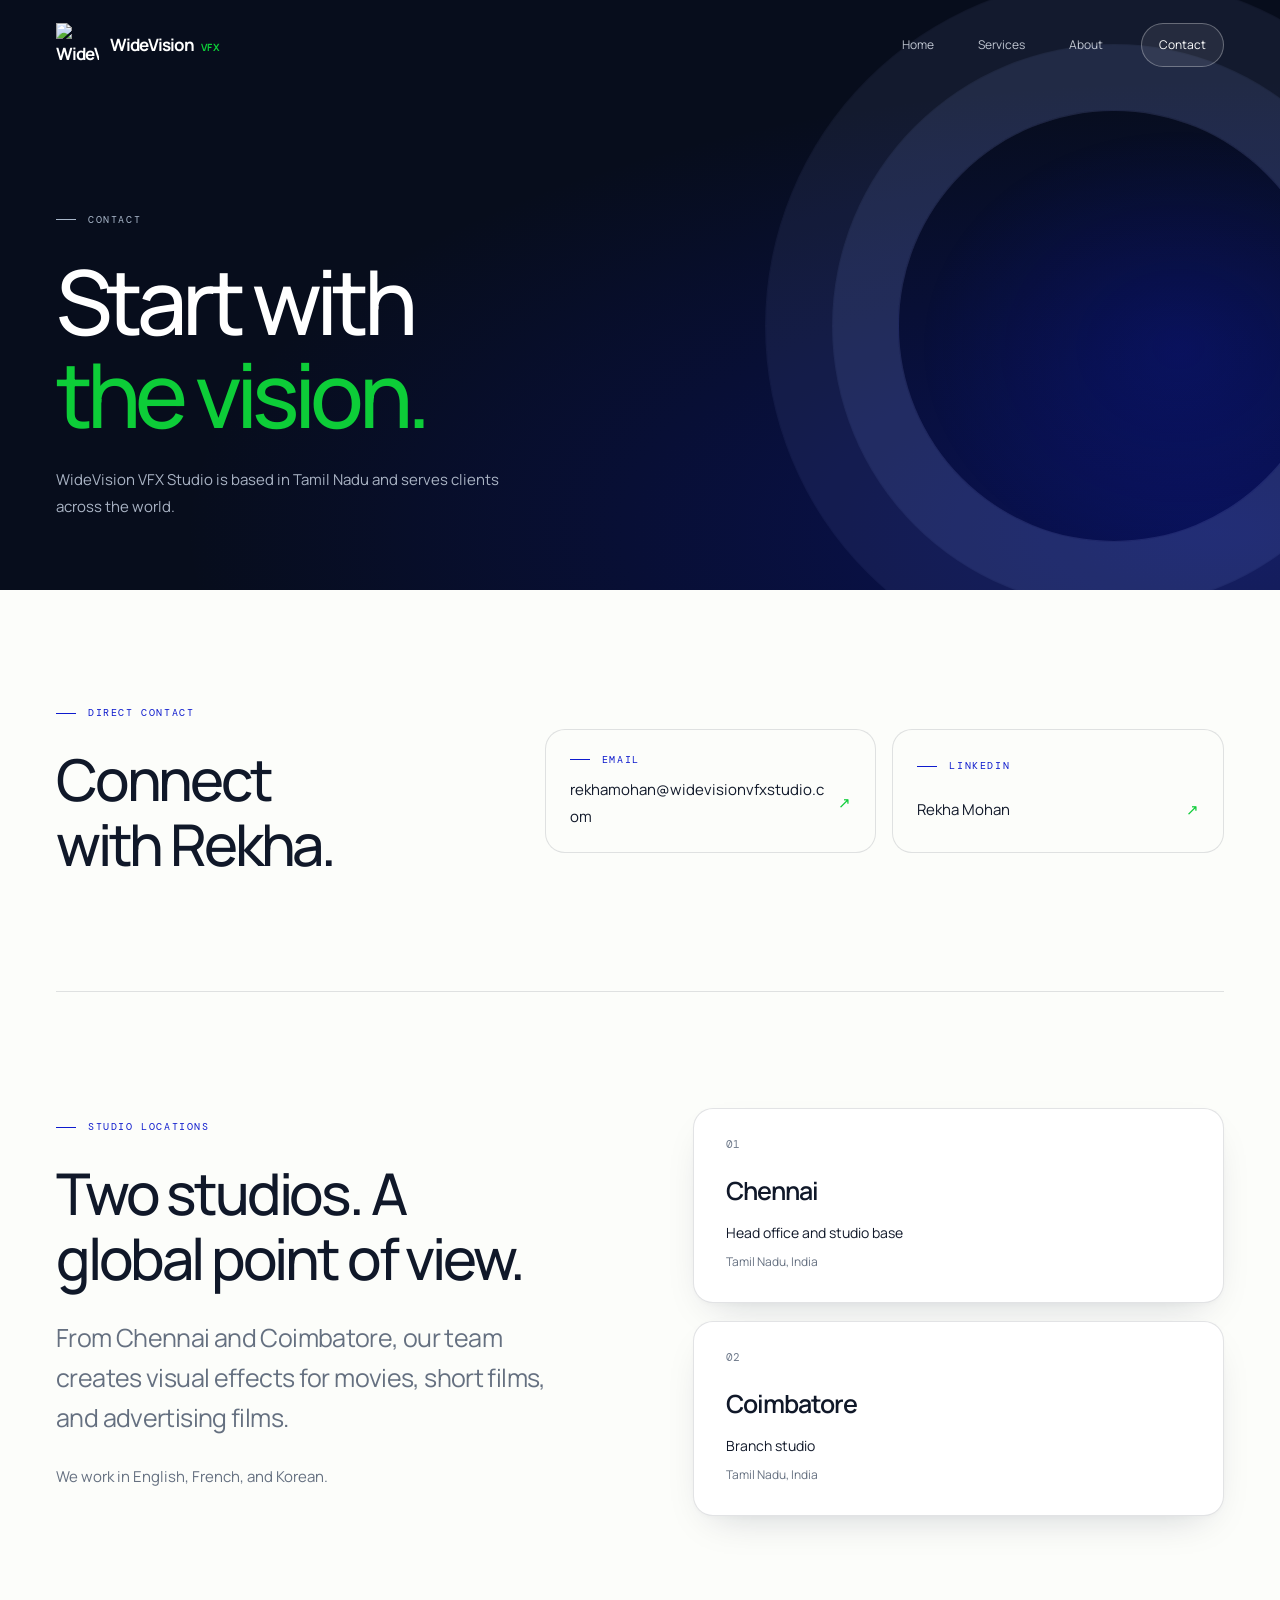
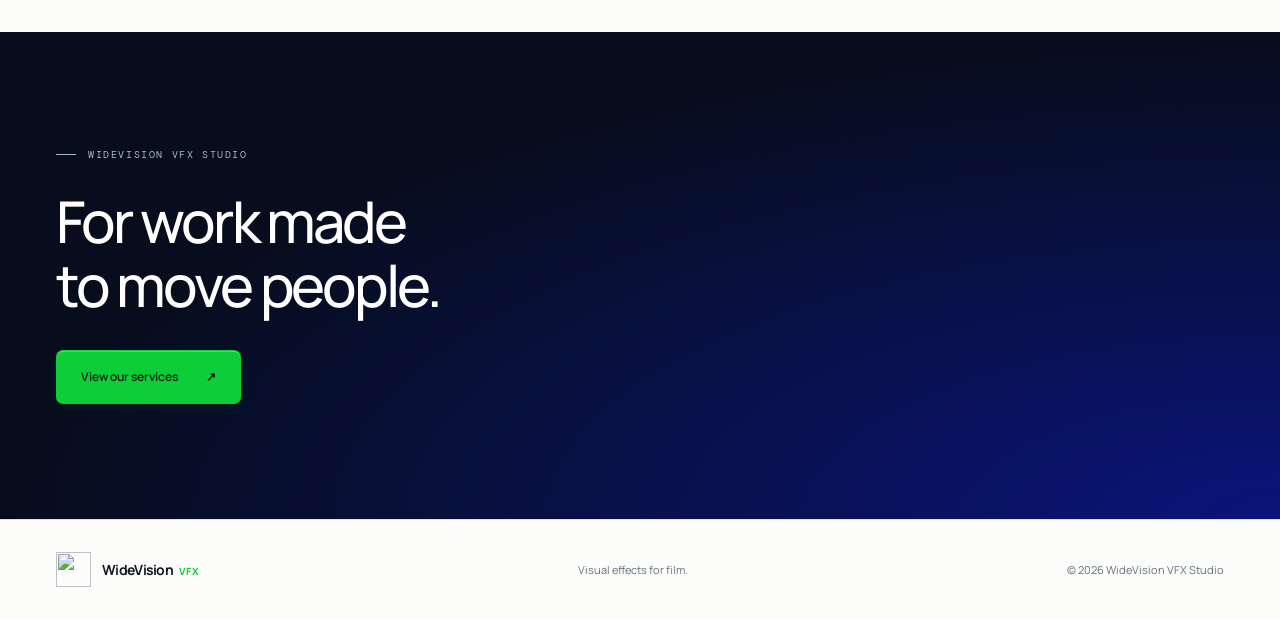
==== commit 380eb14b: "Add contact details" ====
--- a/contact.html
+++ b/contact.html
@@ -48,6 +48,24 @@
 <p>WideVision VFX Studio is based in Tamil Nadu and serves clients across the world.</p>
 </div>
 </section>
+<section class="contact-details section shell" aria-labelledby="contact-details-title">
+<div>
+<p class="eyebrow">Direct contact</p>
+<h2 id="contact-details-title">Connect with Rekha.</h2>
+</div>
+<div class="contact-detail-links">
+<a class="contact-detail-link" href="mailto:rekhamohan@widevisionvfxstudio.com">
+<span class="eyebrow">Email</span>
+<span>rekhamohan@widevisionvfxstudio.com</span>
+<span aria-hidden="true">↗</span>
+</a>
+<a class="contact-detail-link" href="https://www.linkedin.com/in/rekha-mohan-28aa21119/">
+<span class="eyebrow">LinkedIn</span>
+<span>Rekha Mohan</span>
+<span aria-hidden="true">↗</span>
+</a>
+</div>
+</section>
 <section class="section shell contact-grid">
 <div class="contact-intro reveal">
 <p class="eyebrow">Studio locations</p>
--- a/style.css
+++ b/style.css
@@ -558,6 +558,41 @@
                                                                                                                                                                                                                                                         background:radial-gradient(ellipse at 100% 100%,#0e1bcd88,transparent 70%),var(--night)}
                                                                                                                                                                                                                                                         .contact-banner h2{
                                                                                                                                                                                                                                                           margin-bottom:32px}
+                                                                                                                                                                                                                                                          .contact-details{
+                                                                                                                                                                                                                                                            display:grid;
+                                                                                                                                                                                                                                                            grid-template-columns:1fr 1.5fr;
+                                                                                                                                                                                                                                                            align-items:center;
+                                                                                                                                                                                                                                                            gap:36px;
+                                                                                                                                                                                                                                                            border-bottom:1px solid var(--line)}
+                                                                                                                                                                                                                                                            .contact-details h2{
+                                                                                                                                                                                                                                                              margin-bottom:0}
+                                                                                                                                                                                                                                                              .contact-detail-links{
+                                                                                                                                                                                                                                                                display:grid;
+                                                                                                                                                                                                                                                                grid-template-columns:repeat(2,minmax(0,1fr));
+                                                                                                                                                                                                                                                                gap:16px}
+                                                                                                                                                                                                                                                                .contact-detail-link{
+                                                                                                                                                                                                                                                                  display:grid;
+                                                                                                                                                                                                                                                                  grid-template-columns:1fr auto;
+                                                                                                                                                                                                                                                                  align-items:center;
+                                                                                                                                                                                                                                                                  gap:8px 12px;
+                                                                                                                                                                                                                                                                  min-width:0;
+                                                                                                                                                                                                                                                                  padding:22px 24px;
+                                                                                                                                                                                                                                                                  border:1px solid var(--line);
+                                                                                                                                                                                                                                                                  border-radius:var(--radius);
+                                                                                                                                                                                                                                                                  color:var(--ink);
+                                                                                                                                                                                                                                                                  background:var(--paper);
+                                                                                                                                                                                                                                                                  text-decoration:none;
+                                                                                                                                                                                                                                                                  transition:border-color 180ms var(--ease-ui),transform 180ms var(--ease-ui)}
+                                                                                                                                                                                                                                                                  .contact-detail-link:hover{
+                                                                                                                                                                                                                                                                    border-color:var(--green);
+                                                                                                                                                                                                                                                                    transform:translateY(-2px)}
+                                                                                                                                                                                                                                                                    .contact-detail-link .eyebrow{
+                                                                                                                                                                                                                                                                      grid-column:1/-1;
+                                                                                                                                                                                                                                                                      margin-bottom:0}
+                                                                                                                                                                                                                                                                      .contact-detail-link>span:nth-child(2){
+                                                                                                                                                                                                                                                                        overflow-wrap:anywhere}
+                                                                                                                                                                                                                                                                        .contact-detail-link>span:last-child{
+                                                                                                                                                                                                                                                                          color:var(--green)}
                                                                                                                                                                                                                                                           .site-footer{
                                                                                                                                                                                                                                                             border-top:1px solid var(--line);
                                                                                                                                                                                                                                                             padding-block:32px}
@@ -725,6 +760,8 @@
   html:not(.enhanced) .nav-menu a{padding:8px 12px}
   html:not(.enhanced) .hero-copy{padding-top:220px}
   html:not(.enhanced) .page-hero{padding-top:220px}
+  .contact-details{grid-template-columns:1fr}
+  .contact-detail-links{grid-template-columns:1fr}
 }
 @media(prefers-reduced-motion:reduce){
                                                                                                                                                                                                                                                                                                                                                                               html{
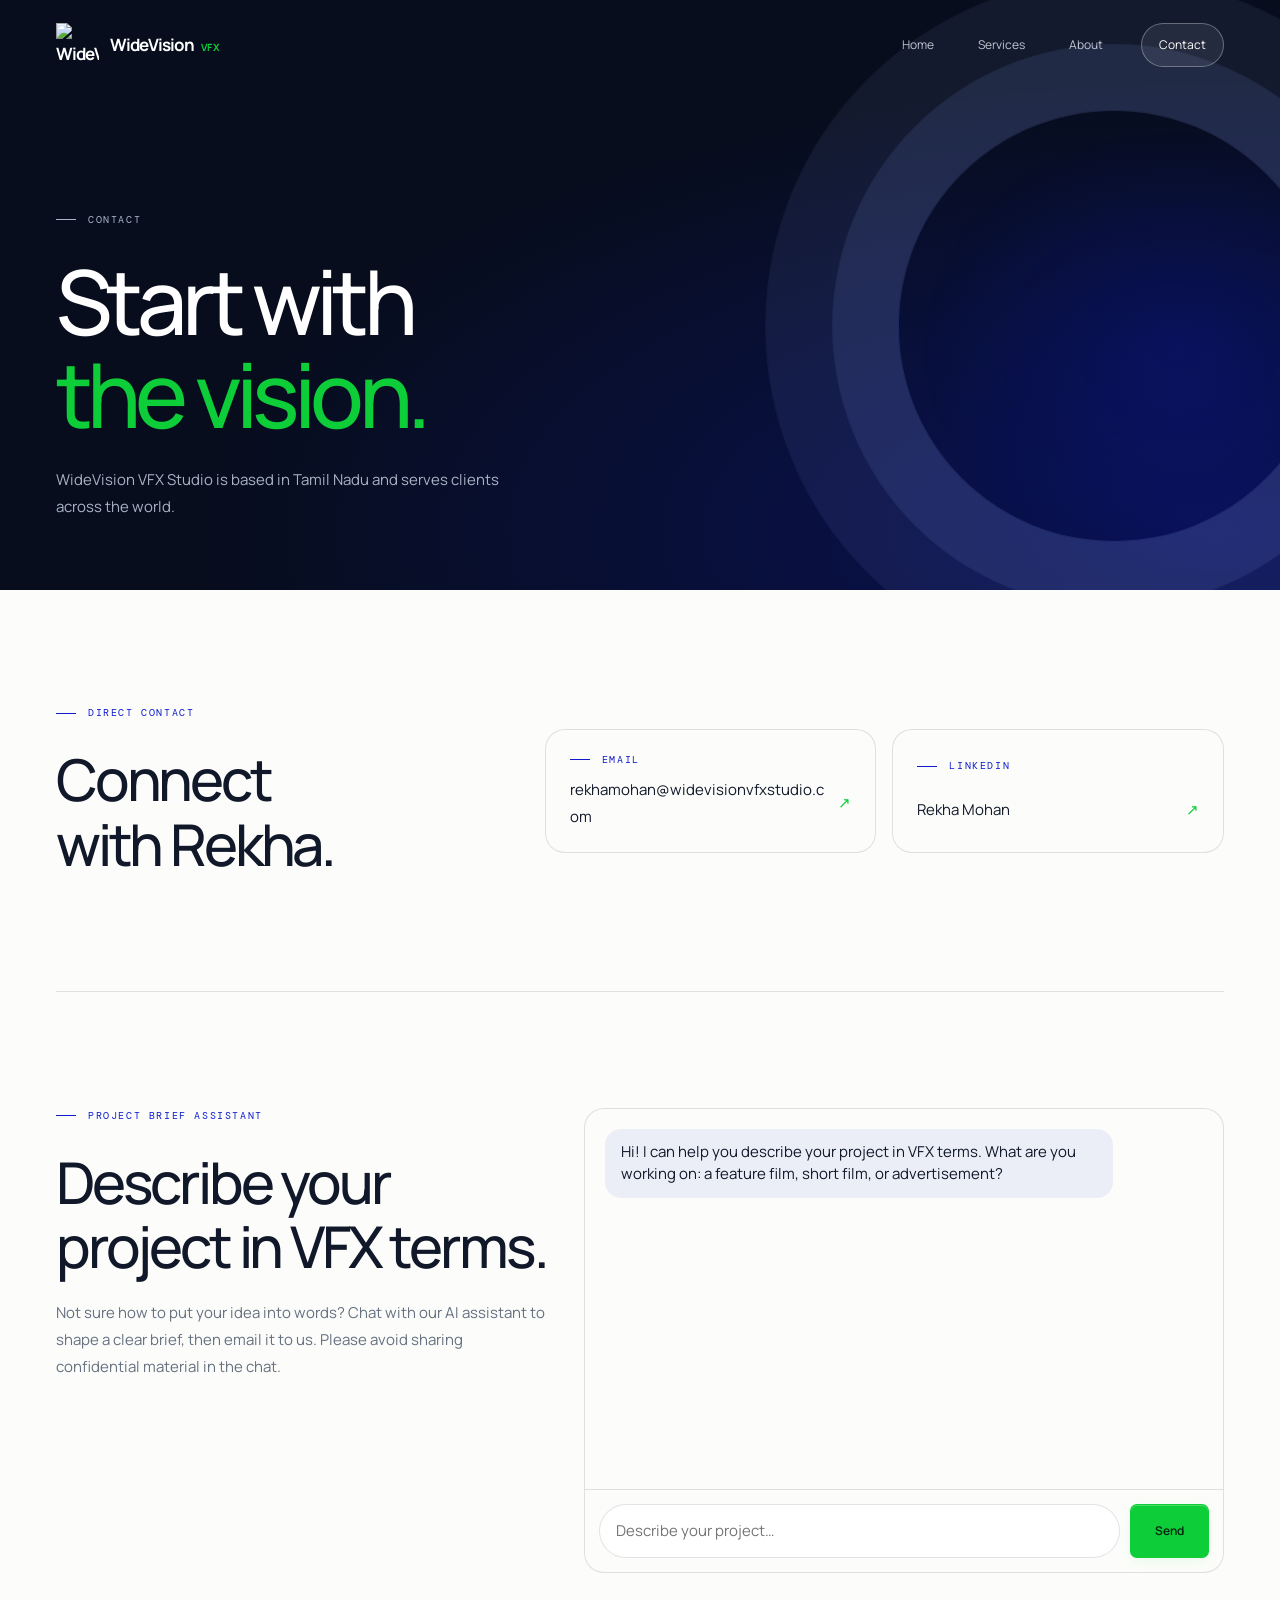
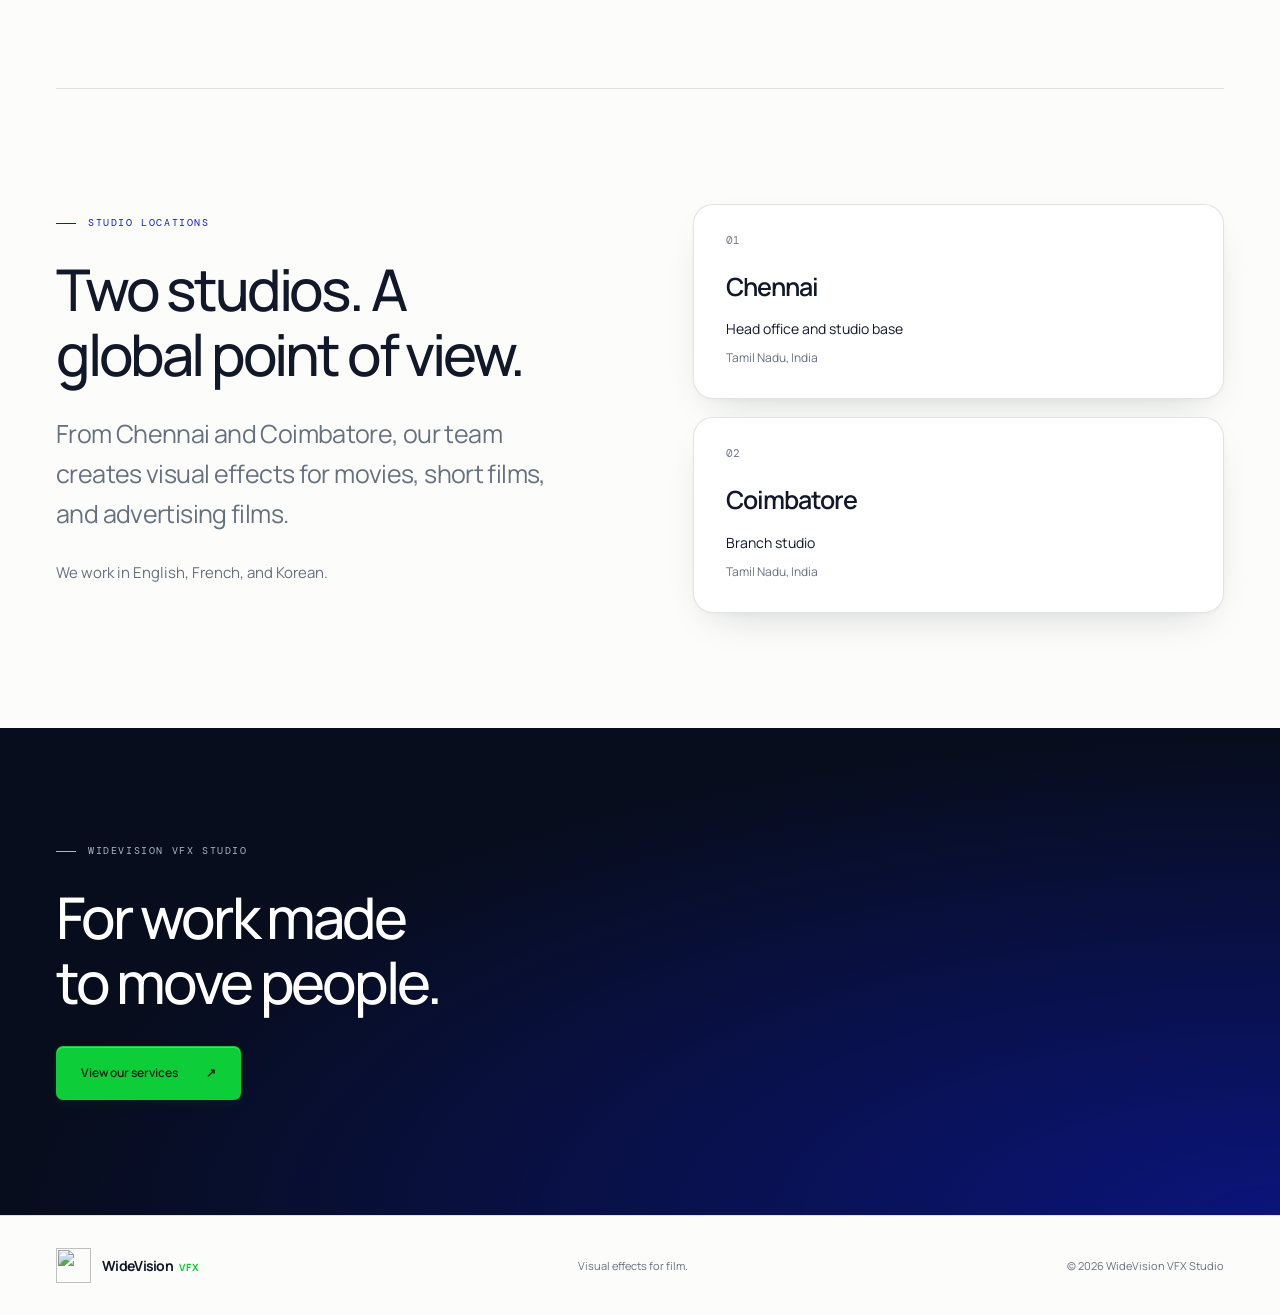
==== commit 2190d700: "Add free VFX brief chatbot" ====
--- a/contact.html
+++ b/contact.html
@@ -66,6 +66,21 @@
 </a>
 </div>
 </section>
+<section class="section shell chat-section" aria-labelledby="chat-title" data-chat data-endpoint="https://widevision-chat.widevision-chat.workers.dev">
+<div class="chat-intro">
+<p class="eyebrow">Project brief assistant</p>
+<h2 id="chat-title">Describe your project in VFX terms.</h2>
+<p>Not sure how to put your idea into words? Chat with our AI assistant to shape a clear brief, then email it to us. Please avoid sharing confidential material in the chat.</p>
+</div>
+<div class="chat-box">
+<div class="chat-log" role="log" aria-live="polite" aria-label="Chat conversation"></div>
+<form class="chat-form">
+<label class="sr-only" for="chat-input">Your message</label>
+<input class="chat-input" id="chat-input" type="text" maxlength="2000" autocomplete="off" placeholder="Describe your project…">
+<button class="button button-primary chat-send" type="submit">Send</button>
+</form>
+</div>
+</section>
 <section class="section shell contact-grid">
 <div class="contact-intro reveal">
 <p class="eyebrow">Studio locations</p>
@@ -109,6 +124,8 @@
 </span> WideVision VFX Studio</p>
 </div>
 </footer>
+<script src="chat.js">
+</script>
 <script src="script.js">
 </script>
 </body>
--- a/style.css
+++ b/style.css
@@ -775,3 +775,16 @@
                                                                                                                                                                                                                                                                                                                                                                                     opacity:1;
                                                                                                                                                                                                                                                                                                                                                                                     transform:none}
                                                                                                                                                                                                                                                                                                                                                                                   }
+
+.chat-section{display:grid;grid-template-columns:1fr 1.3fr;gap:36px;align-items:start;border-bottom:1px solid var(--line)}
+.chat-intro h2{margin-bottom:20px}
+.chat-intro p:not(.eyebrow){color:var(--muted)}
+.chat-box{border:1px solid var(--line);border-radius:var(--radius);background:var(--paper);overflow:hidden}
+.chat-log{height:380px;overflow-y:auto;padding:20px;display:flex;flex-direction:column;gap:12px}
+.chat-msg{max-width:85%;margin:0;padding:12px 16px;border-radius:16px;font-size:15px;line-height:1.5;white-space:pre-wrap;overflow-wrap:anywhere}
+.chat-assistant{align-self:flex-start;background:#0e1bcd10;color:var(--ink)}
+.chat-user{align-self:flex-end;background:var(--night);color:#fff}
+.chat-form{display:flex;gap:10px;padding:14px;border-top:1px solid var(--line)}
+.chat-input{flex:1;min-width:0;padding:12px 16px;border:1px solid var(--line);border-radius:100px;font:inherit;background:#fff;color:var(--ink)}
+.chat-send:disabled{opacity:.6;cursor:wait}
+@media(max-width:900px){.chat-section{grid-template-columns:1fr}.chat-log{height:320px}}
